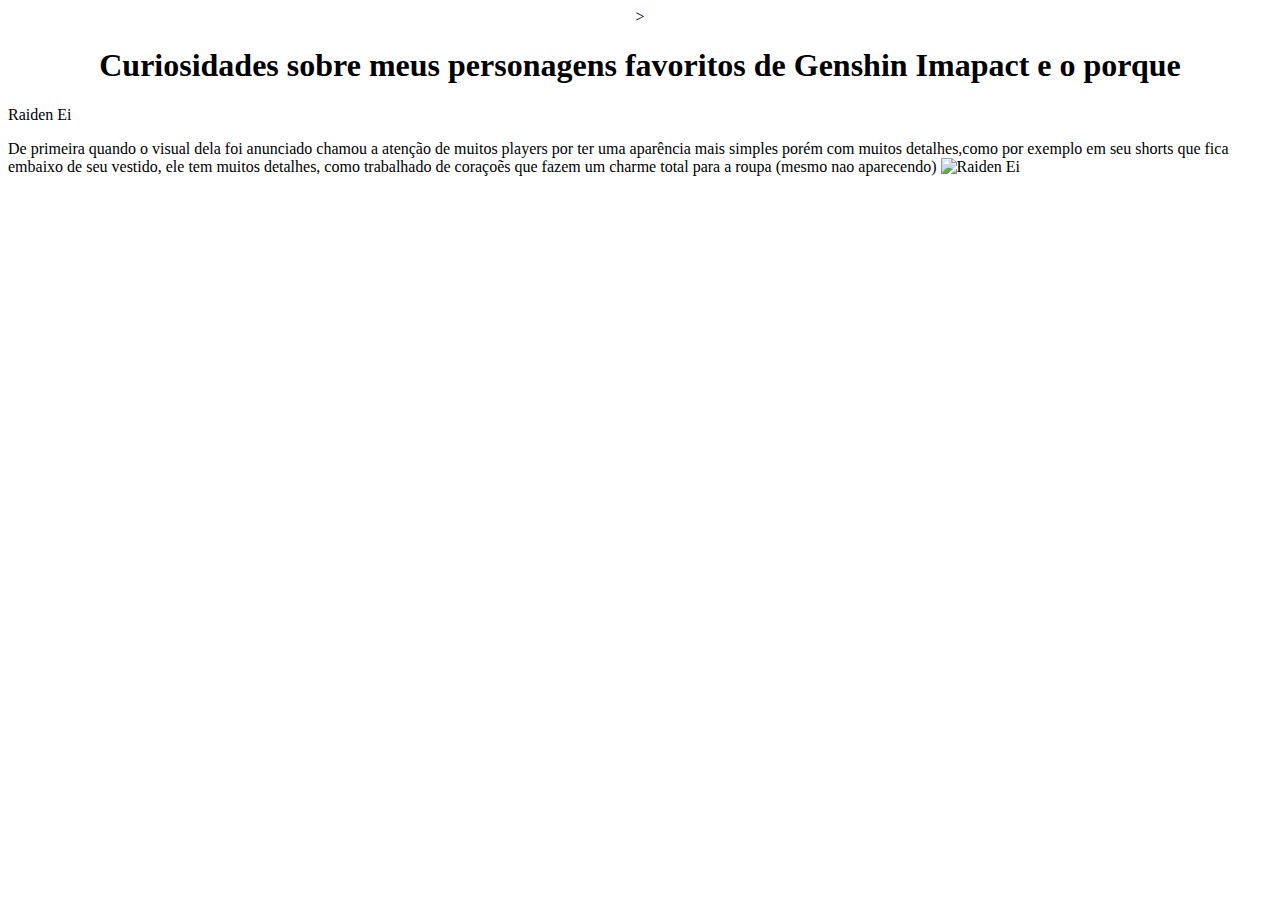
==== index.html @ df427911 "edição 01" ====
<!DOCTYPE html>
<html lang="en">
<head>
    <meta charset="UTF-8">
    <meta http-equiv="X-UA-Compatible" content="IE=edge">
    <meta name="viewport" content="width=device-width, initial-scale=1.0">
    <title>Document</title>
</head>
<body>
    <center>><h1>Curiosidades sobre meus personagens favoritos de Genshin Imapact e o porque</center>
    <h2></h2> Raiden Ei
    <p></p>De primeira quando o visual dela foi anunciado chamou a atenção de muitos players por ter uma aparência mais simples porém com muitos detalhes,como por exemplo em seu shorts que fica embaixo de seu vestido, ele tem muitos detalhes, como trabalhado de coraçoẽs que fazem um charme total para a roupa (mesmo nao aparecendo) 
    <img src="image.png" alt="Raiden Ei" srcset="width:304px;height:228px;">

</body>
</html>
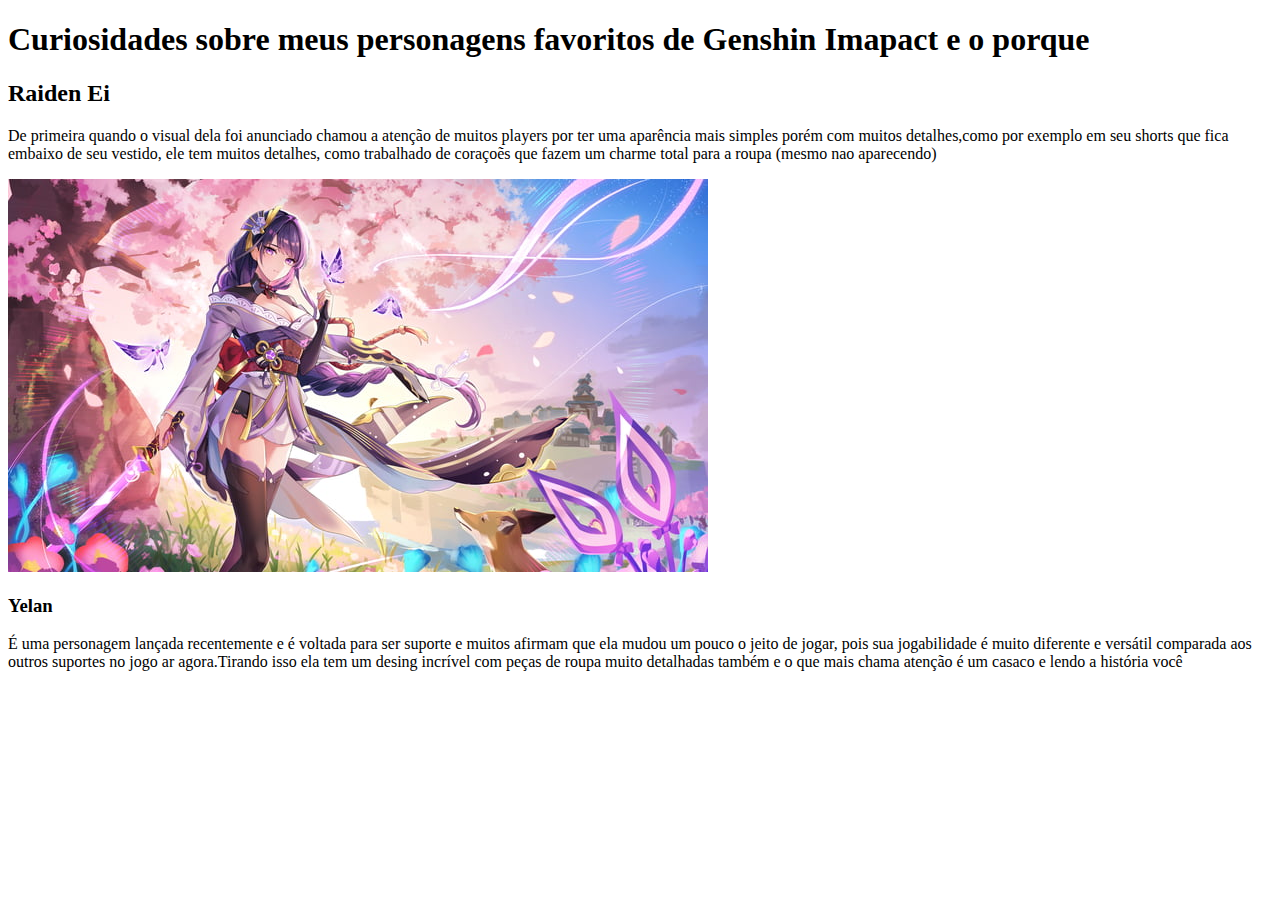
==== commit faaaaf05: "trabalho" ====
--- a/index.html
+++ b/index.html
@@ -5,14 +5,14 @@
     <meta http-equiv="X-UA-Compatible" content="IE=edge">
     <meta name="viewport" content="width=device-width, initial-scale=1.0">
     <title>Document</title>
+    <link rel="stylesheet" href="/css/style.css">
 </head>
 <body>
-    <center>><h1>Curiosidades sobre meus personagens favoritos de Genshin Imapact e o porque</center>
-    <h2></h2> Raiden Ei
-    <p></p>De primeira quando o visual dela foi anunciado chamou a atenção de muitos players por ter uma aparência mais simples porém com muitos detalhes,como por exemplo em seu shorts que fica embaixo de seu vestido, ele tem muitos detalhes, como trabalhado de coraçoẽs que fazem um charme total para a roupa (mesmo nao aparecendo) 
-    <img src="image.png" alt="Raiden Ei" srcset="width:304px;height:228px;">
-
+  <h1>Curiosidades sobre meus personagens favoritos de Genshin Imapact e o porque</h1>
+    <h2>Raiden Ei</h2>
+    <p>De primeira quando o visual dela foi anunciado chamou a atenção de muitos players por ter uma aparência mais simples porém com muitos detalhes,como por exemplo em seu shorts que fica embaixo de seu vestido, ele tem muitos detalhes, como trabalhado de coraçoẽs que fazem um charme total para a roupa (mesmo nao aparecendo)</p>
+    <img src="raidenlindona.jpg">
+<h3>Yelan</h3>
+<p>É uma personagem lançada recentemente e é voltada para ser suporte e muitos afirmam que ela mudou um pouco o jeito de jogar, pois sua jogabilidade é muito diferente e versátil comparada aos outros suportes no jogo ar agora.Tirando isso ela tem um desing incrível com peças de roupa muito detalhadas também e o que mais chama atenção é um casaco e lendo a história você </p>
 </body>
 </html>
-
-
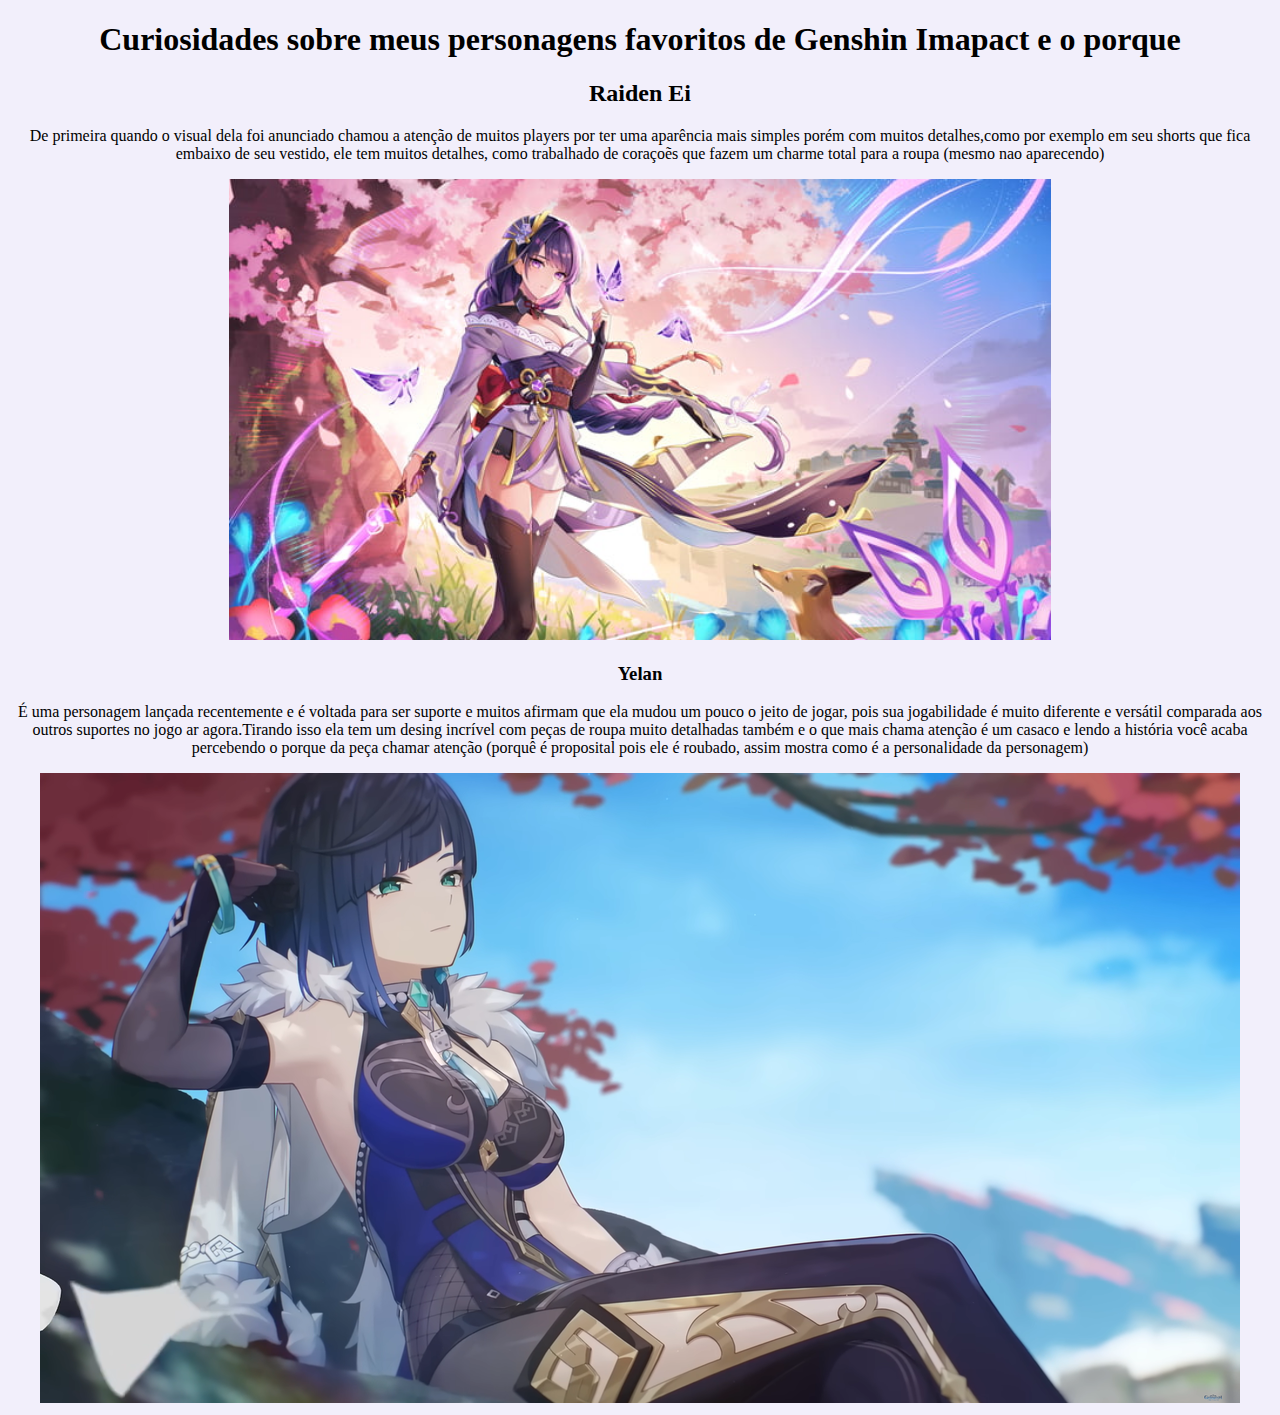
==== commit e8afad2a: "edicao2" ====
--- a/index.html
+++ b/index.html
@@ -5,14 +5,15 @@
     <meta http-equiv="X-UA-Compatible" content="IE=edge">
     <meta name="viewport" content="width=device-width, initial-scale=1.0">
     <title>Document</title>
-    <link rel="stylesheet" href="/css/style.css">
+    <link rel="stylesheet" href="style.css">
 </head>
 <body>
-  <h1>Curiosidades sobre meus personagens favoritos de Genshin Imapact e o porque</h1>
+<center><h1>Curiosidades sobre meus personagens favoritos de Genshin Imapact e o porque</h1><center>
     <h2>Raiden Ei</h2>
     <p>De primeira quando o visual dela foi anunciado chamou a atenção de muitos players por ter uma aparência mais simples porém com muitos detalhes,como por exemplo em seu shorts que fica embaixo de seu vestido, ele tem muitos detalhes, como trabalhado de coraçoẽs que fazem um charme total para a roupa (mesmo nao aparecendo)</p>
-    <img src="raidenlindona.jpg">
+    <img id=raiden src="raidenlindona.jpg">
 <h3>Yelan</h3>
-<p>É uma personagem lançada recentemente e é voltada para ser suporte e muitos afirmam que ela mudou um pouco o jeito de jogar, pois sua jogabilidade é muito diferente e versátil comparada aos outros suportes no jogo ar agora.Tirando isso ela tem um desing incrível com peças de roupa muito detalhadas também e o que mais chama atenção é um casaco e lendo a história você </p>
+<p>É uma personagem lançada recentemente e é voltada para ser suporte e muitos afirmam que ela mudou um pouco o jeito de jogar, pois sua jogabilidade é muito diferente e versátil comparada aos outros suportes no jogo ar agora.Tirando isso ela tem um desing incrível com peças de roupa muito detalhadas também e o que mais chama atenção é um casaco e lendo a história você acaba percebendo o porque da peça chamar atenção (porquê é proposital pois ele é roubado, assim mostra como é a personalidade da personagem) </p>
+<img src="Yelansentada.png">
 </body>
 </html>
--- a/style.css
+++ b/style.css
@@ -0,0 +1,11 @@
+
+#raiden{
+  width: 65%
+}
+
+body{
+  background-color:#F2EFFB
+}
+
+
+}
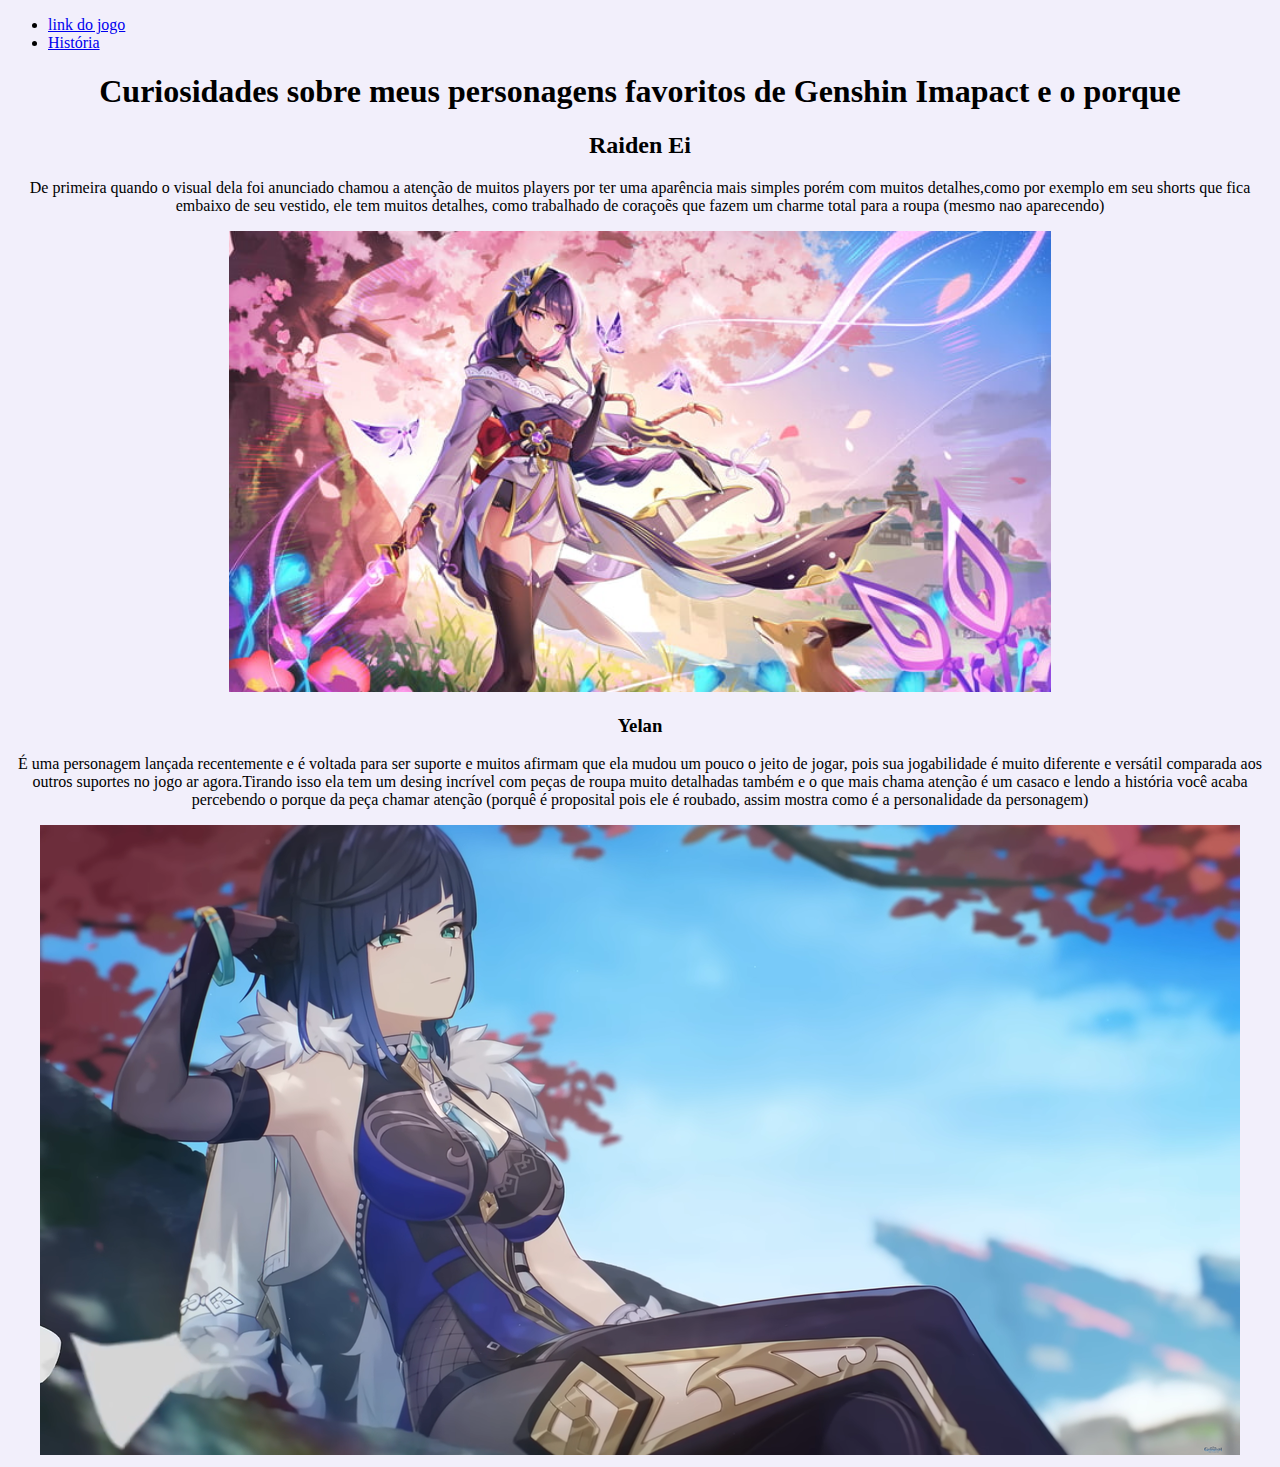
==== commit 7945e204: "Add files via upload" ====
--- a/index.html
+++ b/index.html
@@ -8,6 +8,15 @@
     <link rel="stylesheet" href="style.css">
 </head>
 <body>
+  <header>
+    <img:Liss.png>
+    <nav>
+      <ul>
+        <li><a href="linkdojogo.html">link do jogo</a></li>
+        <li><a href="historia.html">História</a></li>
+</nav>      </ul>
+    </nav>
+  </header>
 <center><h1>Curiosidades sobre meus personagens favoritos de Genshin Imapact e o porque</h1><center>
     <h2>Raiden Ei</h2>
     <p>De primeira quando o visual dela foi anunciado chamou a atenção de muitos players por ter uma aparência mais simples porém com muitos detalhes,como por exemplo em seu shorts que fica embaixo de seu vestido, ele tem muitos detalhes, como trabalhado de coraçoẽs que fazem um charme total para a roupa (mesmo nao aparecendo)</p>
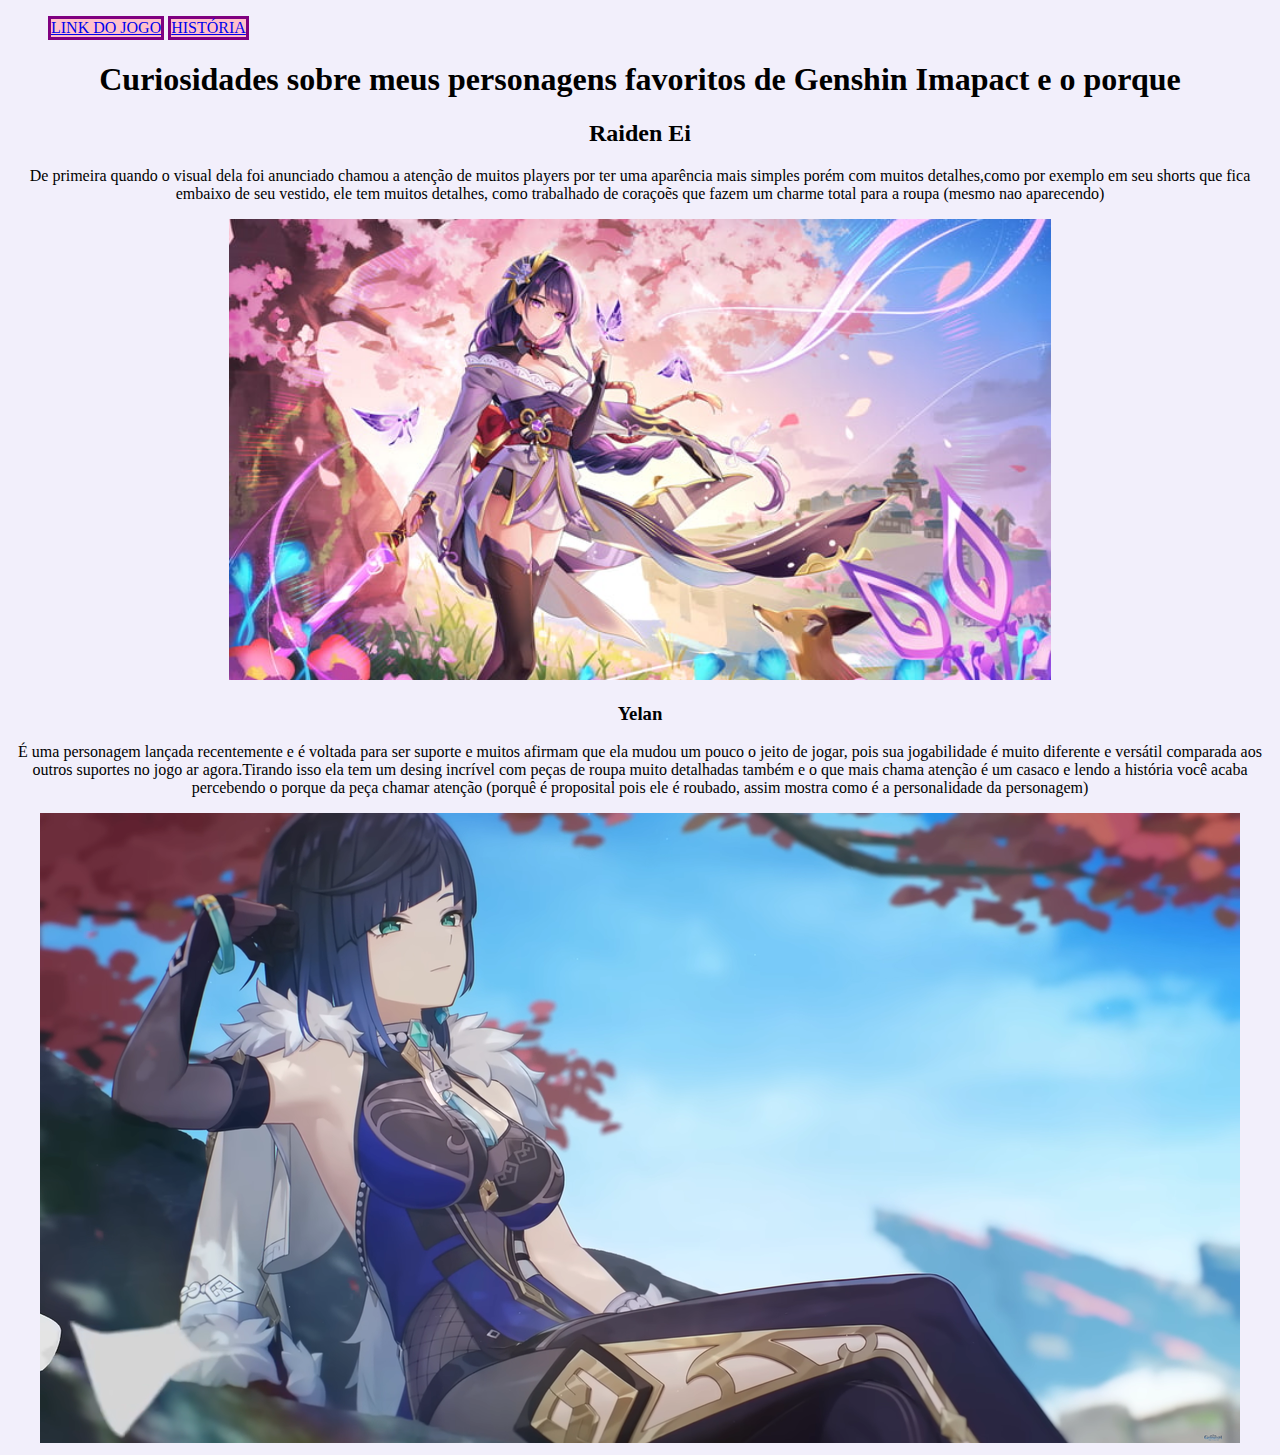
==== commit 0572152a: "Add files via upload" ====
--- a/index.html
+++ b/index.html
@@ -14,7 +14,7 @@
       <ul>
         <li><a href="linkdojogo.html">link do jogo</a></li>
         <li><a href="historia.html">História</a></li>
-</nav>      </ul>
+      </ul>
     </nav>
   </header>
 <center><h1>Curiosidades sobre meus personagens favoritos de Genshin Imapact e o porque</h1><center>
--- a/style.css
+++ b/style.css
@@ -7,5 +7,14 @@
   background-color:#F2EFFB
 }
 
-
+nav li{
+  display: inline-block;
+  text-decoration: none;
+  text-transform: uppercase;
+  border: 3px solid purple;
+  background-color: pink
 }
+header {
+  background: #663366
+  font: 8px
+}
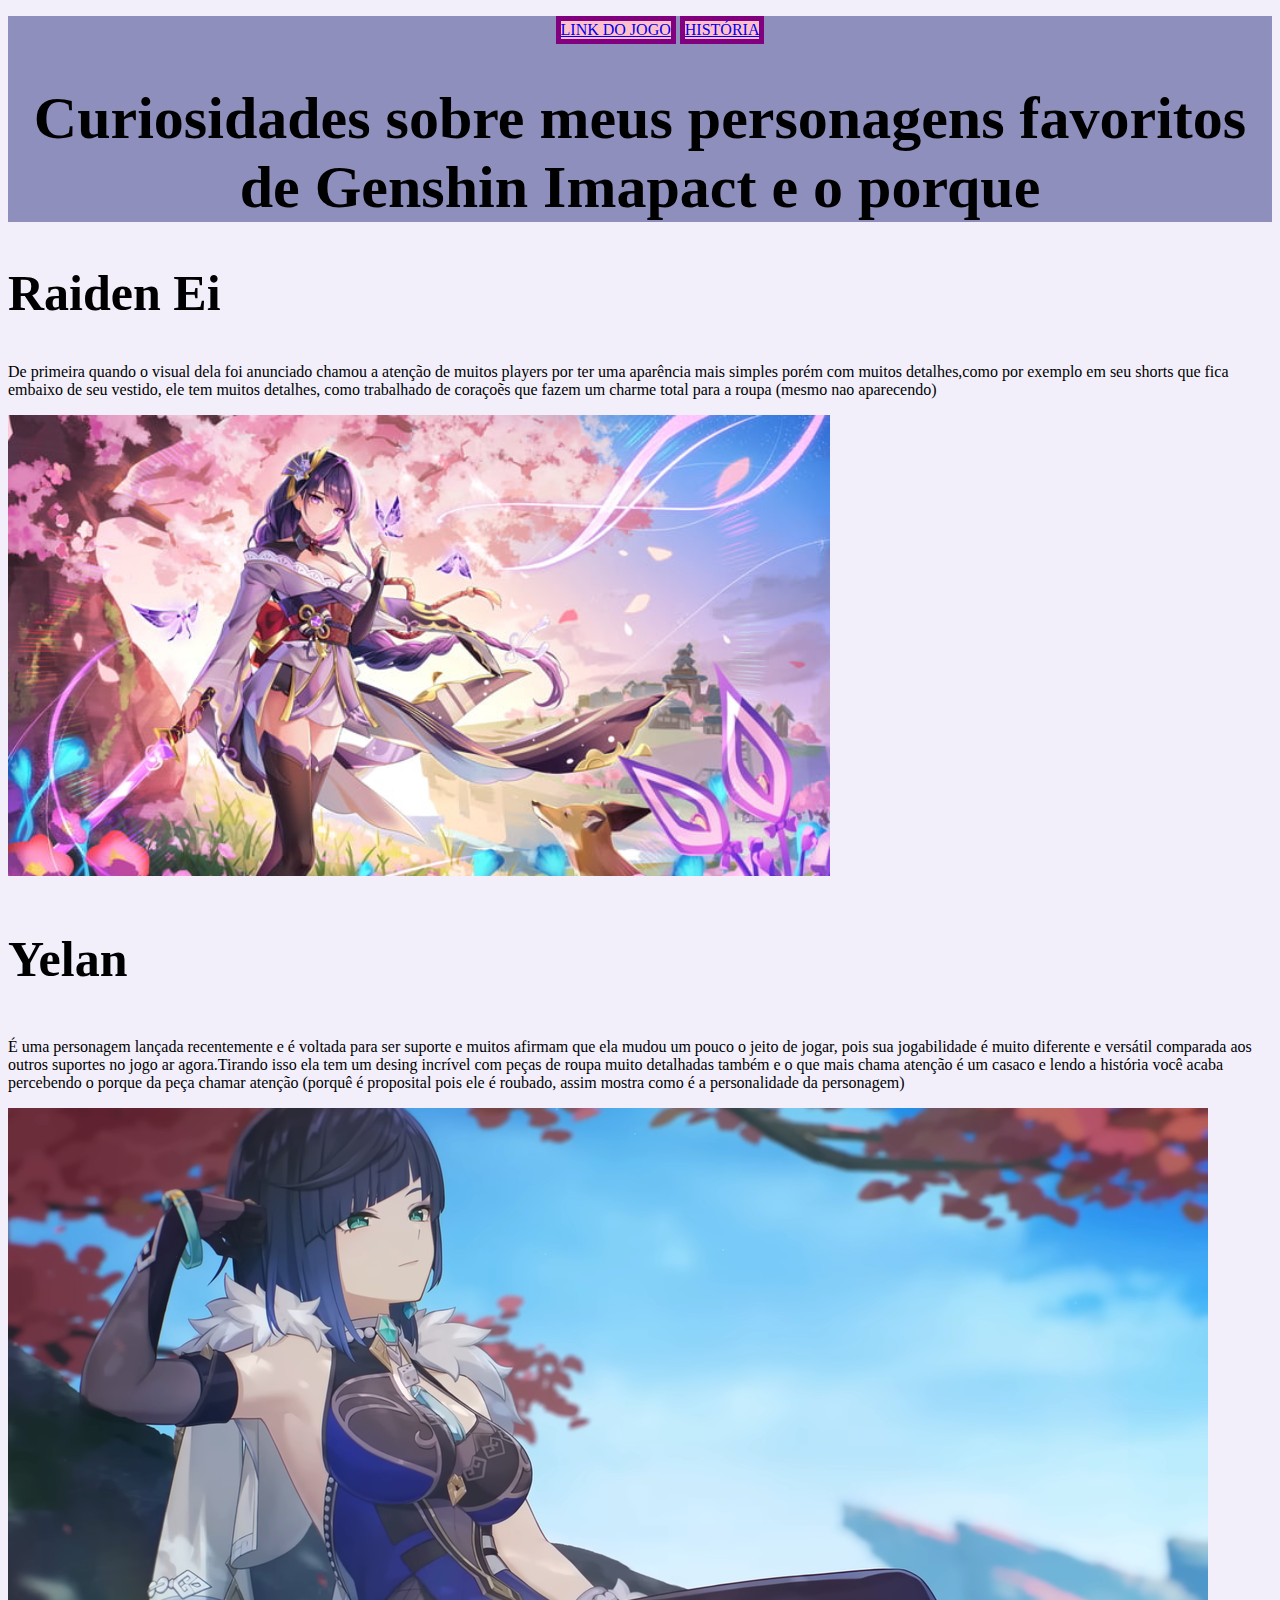
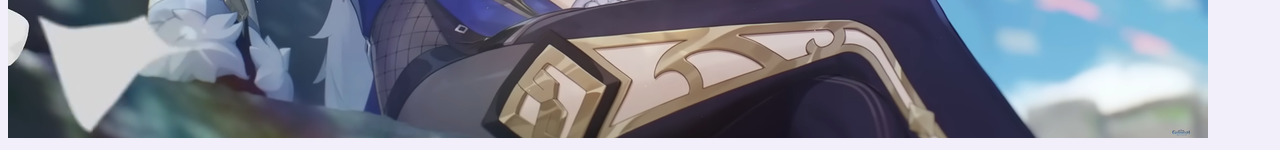
==== commit 5fc7eed7: "Add files via upload" ====
--- a/index.html
+++ b/index.html
@@ -16,13 +16,19 @@
         <li><a href="historia.html">História</a></li>
       </ul>
     </nav>
-  </header>
-<center><h1>Curiosidades sobre meus personagens favoritos de Genshin Imapact e o porque</h1><center>
+
+
+  <div class="paginaprincipla">
+
+
+  <h1 class="frase"> Curiosidades sobre meus personagens favoritos de Genshin Imapact e o porque</h1>
+    </header>
     <h2>Raiden Ei</h2>
     <p>De primeira quando o visual dela foi anunciado chamou a atenção de muitos players por ter uma aparência mais simples porém com muitos detalhes,como por exemplo em seu shorts que fica embaixo de seu vestido, ele tem muitos detalhes, como trabalhado de coraçoẽs que fazem um charme total para a roupa (mesmo nao aparecendo)</p>
     <img id=raiden src="raidenlindona.jpg">
 <h3>Yelan</h3>
 <p>É uma personagem lançada recentemente e é voltada para ser suporte e muitos afirmam que ela mudou um pouco o jeito de jogar, pois sua jogabilidade é muito diferente e versátil comparada aos outros suportes no jogo ar agora.Tirando isso ela tem um desing incrível com peças de roupa muito detalhadas também e o que mais chama atenção é um casaco e lendo a história você acaba percebendo o porque da peça chamar atenção (porquê é proposital pois ele é roubado, assim mostra como é a personalidade da personagem) </p>
 <img src="Yelansentada.png">
+  </div>
 </body>
 </html>
--- a/style.css
+++ b/style.css
@@ -11,10 +11,32 @@
   display: inline-block;
   text-decoration: none;
   text-transform: uppercase;
-  border: 3px solid purple;
+  border: 5px solid purple;
   background-color: pink
 }
 header {
   background: #663366
   font: 8px
 }
+
+h1{
+  font-family: cursive;
+  font-size: 60px
+
+}
+h2{
+  font-family: cursive;
+  font-size: 50px
+}
+h3{
+  font-family: cursive;
+  font-size: 50px
+}
+.paginaprincipla{
+  text-align: center;
+}
+header{
+  background-color: #8F8FBD;
+  text-align: center;
+
+}
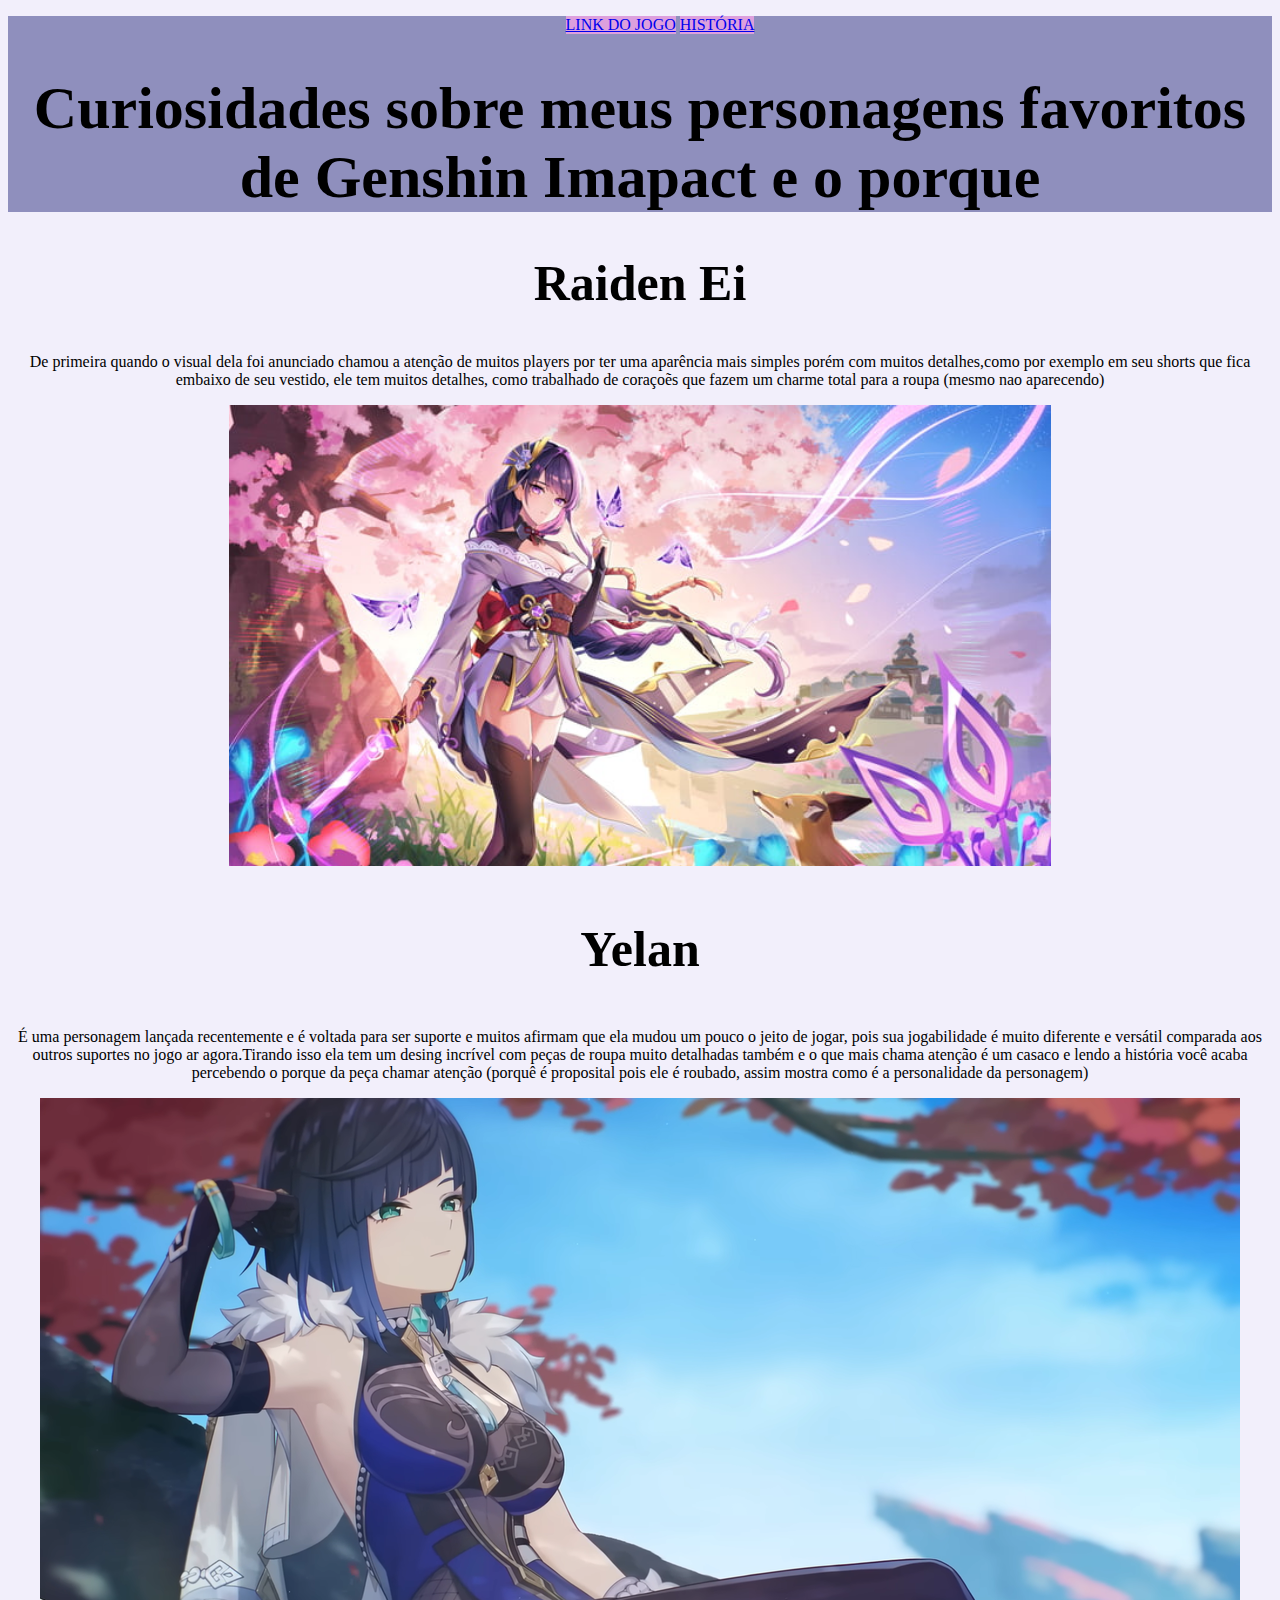
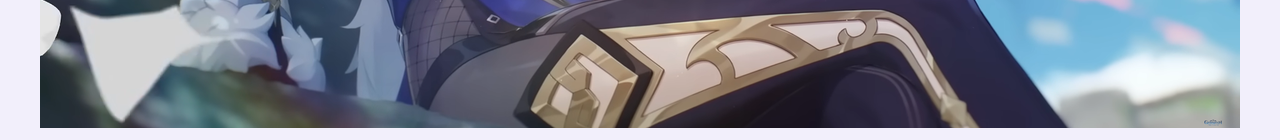
==== commit 561afc16: "Add files via upload" ====
--- a/index.html
+++ b/index.html
@@ -8,8 +8,8 @@
     <link rel="stylesheet" href="style.css">
 </head>
 <body>
+  <center>
   <header>
-    <img:Liss.png>
     <nav>
       <ul>
         <li><a href="linkdojogo.html">link do jogo</a></li>
@@ -30,5 +30,6 @@
 <p>É uma personagem lançada recentemente e é voltada para ser suporte e muitos afirmam que ela mudou um pouco o jeito de jogar, pois sua jogabilidade é muito diferente e versátil comparada aos outros suportes no jogo ar agora.Tirando isso ela tem um desing incrível com peças de roupa muito detalhadas também e o que mais chama atenção é um casaco e lendo a história você acaba percebendo o porque da peça chamar atenção (porquê é proposital pois ele é roubado, assim mostra como é a personalidade da personagem) </p>
 <img src="Yelansentada.png">
   </div>
+  <center>
 </body>
 </html>
--- a/style.css
+++ b/style.css
@@ -11,8 +11,12 @@
   display: inline-block;
   text-decoration: none;
   text-transform: uppercase;
-  border: 5px solid purple;
-  background-color: pink
+  background-color: #DDA0DD
+}
+nav a:hover{
+  color: #7B68EE;
+  font-size: 35px;
+  left: 40%;
 }
 header {
   background: #663366
@@ -38,5 +42,3 @@
 header{
   background-color: #8F8FBD;
   text-align: center;
-
-}
